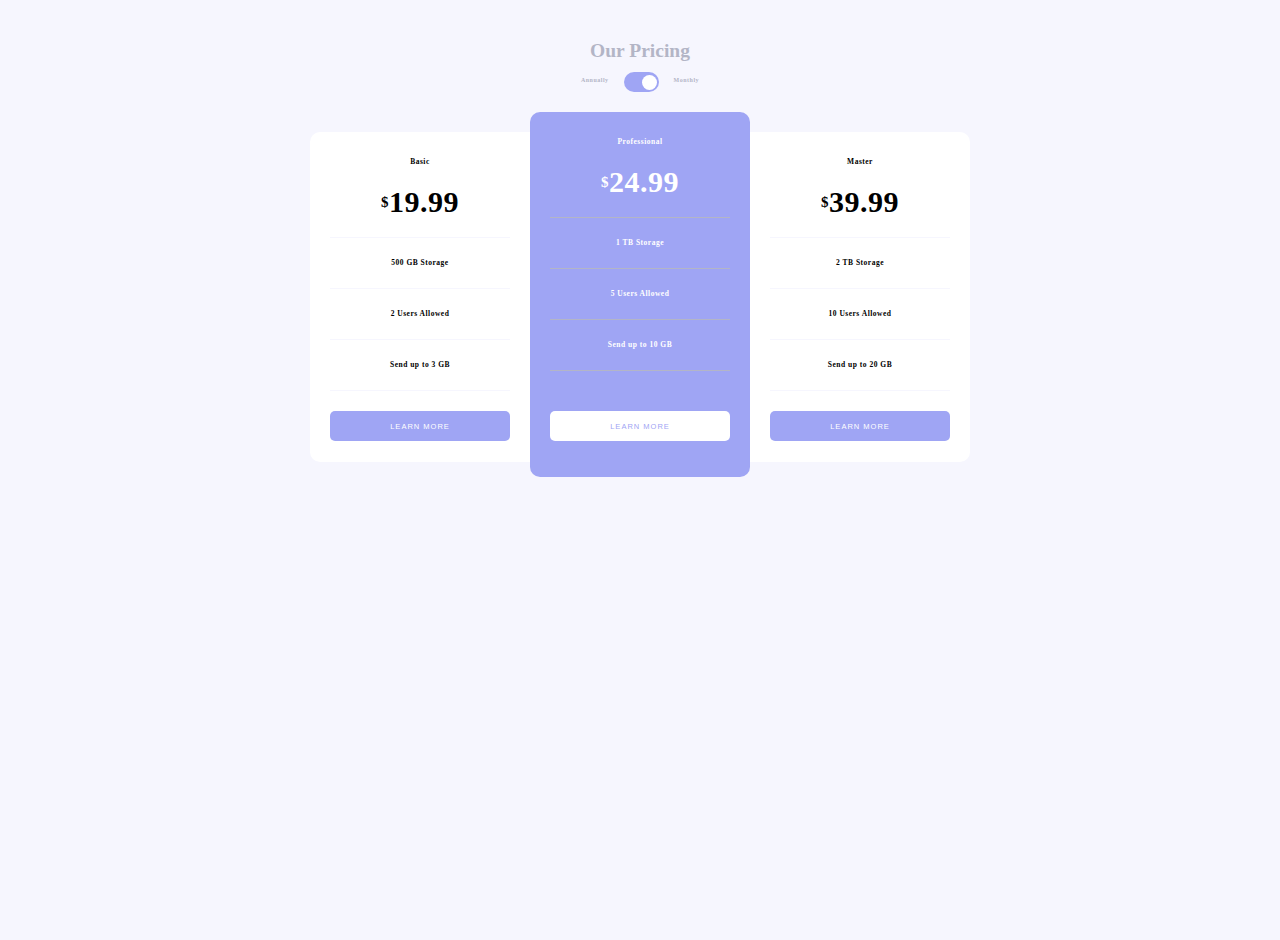
==== Pricing-With-Toogle-Project/index.html @ e371baa9 "Add files via upload" ====
<!DOCTYPE html>
<html lang="en">
<head>
    <meta charset="UTF-8">
    <meta http-equiv="X-UA-Compatible" content="IE=edge">
    <meta name="viewport" content="width=device-width, initial-scale=1.0">
    <link rel="stylesheet" href="style.css">
    <title>Pricing With Toogle</title>
</head>
<body>
    
<!-- The heading and toggle button section -->
    <h1 class="our-pricing">Our Pricing</h1>
     <p class="toggle-btn-paragraph paragraph-text">Annually 
         <label id="toggle-el" class="toggle active">
            <i class="slider round"></i>
         </label>
         Monthly
    </p> 


    <div class="main-container">
<!-- Basic plan div section -->
            <div class="basic plan-height">
            <p>Basic</p>
            <h3 class="amount-figure"><p class="dollar-sign">&dollar;</p>19.99</h3>
            <p class="paragraph-border-top">500 GB Storage</p>
            <p class="paragraph-border-top">2 Users Allowed</p>
            <p class="paragraph-border-top-bottom">Send up to 3 GB</p>
            <button class="btn-width btn-basic">Learn More</button>

        </div>

<!-- Professional plan div section -->
        <div class="professional plan-height">
            <p>Professional</p>
            <h3 class="amount-figure"><p class="dollar-sign">&dollar;</p>24.99</h3>
            <p class="professional-paragraph-border-top">1 TB Storage</p>
            <p class="professional-paragraph-border-top">5 Users Allowed</p>
            <p class="professional-paragraph-border-top-bottom">Send up to 10 GB</p>
            <button class="btn-width btn-professional">Learn More</button>

        </div>

<!-- Master plan div section -->
        <div class="master plan-height">
            <p>Master</p>
            <h3 class="amount-figure"><p class="dollar-sign">&dollar;</p> 39.99</h3>
            <p class="paragraph-border-top">2 TB Storage</p>
            <p class="paragraph-border-top">10 Users Allowed</p>
            <p class="paragraph-border-top-bottom">Send up to 20 GB</p>
            <button class="btn-width btn-master">Learn More</button>

        </div>


    </div>

    
    <script src="./pricing.js"></script>
</body>
</html>
---- Pricing-With-Toogle-Project/style.css ----
*{
    margin: 0;
    padding: 0;
    box-sizing: border-box;
}

html{
    font-size: 15px;
    font-family: 'Montserrat';
    color: black;
}

/* Media view styles starts here */
@media (min-width: 450px) {
    body{
        max-width: 375px;
        min-height: 100vh;
        margin: 0 auto;
        background: hsl(240, 78%, 98%);
        color: black;
        text-align: center;
        font-weight: 700;
    }

    /* The styling of the upper part before the main div starts here */
    /* The start of the styling that controls the paragraph section heading and the toggle button */
    .our-pricing{
        margin-top: 40px;
        margin-bottom: 15px;
        font-size: 1.3rem;
        color: hsl(234, 14%, 74%);
        
    }

    .toggle-btn-paragraph{
        margin-bottom: 40px;
        display: flex;
        justify-content: center;
    }

    .toggle{
        position: relative;
        display: block;
        margin-left: 15px;
        margin-right: 15px;
        margin-top: -5px;
        width: 35px;
        height: 20px;
        padding: 3px;
        border-radius: 15px;
        background: hsl(236, 79%, 79%);
        
    }

    .slider{
        position: absolute;
        display: block;
        width: 15px;
        height: 15px;
        background: white;
        border-radius: 50%;
                 
    }

    #toggle-el.active > .slider{
        left: 18px;
    }
   
    .paragraph-text{
        font-size: 0.4rem;
        letter-spacing: 0.5px;
        color: hsl(234, 14%, 74%);
    }

/* The end of the styling that controls the paragraph section heading and the toggle button */

    /* This style of the main-container */

    .main-container{
        max-width: 350px;
        font-size: 0.5rem;
        letter-spacing: 0.5px;
        margin: 0 auto;
        margin-top: 20px;
        margin-bottom: 20px;
    }

      /* Styling of each Pricing Section Starts here */
    
    .plan-height{ /*These settings are used to style each pricing cards*/
        width: 220px;
        height: 330px;
        margin-left: auto;
        margin-right: auto;
        padding: 10px;
        padding-top: 5px;
        padding-bottom: 5px;
        border-radius: 10px;
        line-height: 50px;
    }

    .amount-figure{ /*This style is used to control the $ and Amount*/
        font-size: 2rem;
        margin-top: -10px;
        margin-bottom: 10px;
        display: flex;
        justify-content: center;
    }

    .dollar-sign{
        font-size: 1rem;
   }

    .paragraph-border-top{
        border-top: 1.5px solid hsl(240, 78%, 98%);
        width: 180px;
        margin-left: auto;
        margin-right: auto;
        
    }

    .professional-paragraph-border-top{
        border-top: 1.5px solid hsl(234, 14%, 74%);
        width: 180px;
        margin-left: auto;
        margin-right: auto;
    }

    .paragraph-border-top-bottom{
        border-top: 1.5px solid hsl(240, 78%, 98%);
        border-bottom: 1.5px solid hsl(240, 78%, 98%);
        width: 180px;
        margin-left: auto;
        margin-right: auto;

    }

    .professional-paragraph-border-top-bottom{
        border-top: 1.5px solid hsl(234, 14%, 74%);
        border-bottom: 1.5px solid hsl(234, 14%, 74%);
        width: 180px;
        margin-left: auto;
        margin-right: auto;
    }

    .btn-width{
        width: 180px;
        height: 30px;
        text-transform: uppercase;
        font-size: 0.5rem;
        letter-spacing: 1px;
        margin-top: 20px;
        border: none;
        border-radius: 5px;
        
    }

    .basic{
        margin-bottom: 20px;
        background: white;
        
    }

    .btn-basic{
        background: hsl(236, 79%, 79%);
        color: white;
    }

    .professional{
        margin-bottom: 20px;
        background: hsl(236, 79%, 79%);
        color: white;
        
    }

    .btn-professional{
        background: white;
        color: hsl(236, 79%, 79%);
    }

    .master{
        background: white;
    }

    .btn-master{
        background: hsl(236, 79%, 79%);
        color: white;

    }

 }


/* Small Tablets Style starts here */
@media all and (min-width: 620px){
    
body{
    max-width: 600px;
    min-height: 100vh;
    margin: 0 auto;
    text-align: center;
    background: hsl(240, 78%, 98%);

    
}

/*The styling of the upper part before the main div starts here*/
.our-pricing{
    margin-top: 40px;
    margin-bottom: 15px;
    font-size: 1.3rem;
    color: hsl(234, 14%, 74%);
}

.toggle-btn-paragraph{
    margin-bottom: 40px;
}

.paragraph-text{
    font-size: 0.4rem;
    letter-spacing: 0.5px;
    color: hsl(234, 14%, 74%);
}

.btn-toggle{
    width: 40px;
    height: 20px;
    border-radius: 10px;
    margin-left: 10px;
    margin-right: 10px;
}

/* This style of the main-container */
.main-container{
    max-width: 95%;
    font-size: 0.5rem;
    letter-spacing: 0.5px;
    margin: 0 auto;
    margin-top: 20px;
    margin-bottom: 20px;
    display: flex;
    justify-content: center;
   
}

/* Styling of each Pricing Section Starts here */
    
.plan-height{ /*These settings are used to style each pricing cards*/
    width: 190px;
    height: 330px;
    padding: 10px;
    padding-top: 5px;
    padding-bottom: 5px;
    line-height: 50px;
    
}


.amount-figure{ /*This style is used to control the $ and Amount*/
    font-size: 2rem;
    margin-top: -10px;
    margin-bottom: 10px;
    display: flex;
    justify-content: center;
}

.dollar-sign{
    font-size: 1rem;
}

.paragraph-border-top{
    border-top: 1.5px solid hsl(240, 78%, 98%);
    width: 150px;
    margin-left: auto;
    margin-right: auto;
    
}

.professional-paragraph-border-top{
    border-top: 1.5px solid hsl(234, 14%, 74%);
    width: 150px;
    margin-left: auto;
    margin-right: auto;
}

.paragraph-border-top-bottom{
    border-top: 1.5px solid hsl(240, 78%, 98%);
    border-bottom: 1.5px solid hsl(240, 78%, 98%);
    width: 150px;
    margin-left: auto;
    margin-right: auto;

}

.professional-paragraph-border-top-bottom{
    border-top: 1.5px solid hsl(234, 14%, 74%);
    border-bottom: 1.5px solid hsl(234, 14%, 74%);
    width: 150px;
    margin-left: auto;
    margin-right: auto;
}

.btn-width{
    width: 150px;
    height: 30px;
    text-transform: uppercase;
    font-size: 0.5rem;
    letter-spacing: 1px;
    margin-top: 20px;
    border: none;
    border-radius: 5px;
    
}

.basic{
    margin-bottom: 20px;
    background: white;
    border-top-right-radius: 0;
    border-bottom-right-radius: 0;
    
    
}

.btn-basic{
    background: hsl(236, 79%, 79%);
    color: white;
}

.professional{
    margin-top: -20px;
    height: 365px;
    margin-bottom: 10px;
    background: hsl(236, 79%, 79%);
    color: white;
    
    
}

.btn-professional{
    background: white;
    color: hsl(236, 79%, 79%);
    margin-top: 40px;
}

.master{
    background: white;
    border-top-left-radius: 0;
    border-bottom-left-radius: 0;
  
}

.btn-master{
    background: hsl(236, 79%, 79%);
    color: white;

}

}
/* Small Tablets Style ends here */

/* Big Tablets Style starts here */
@media all and (min-width: 960px) {
    
body{
    max-width: 900px;
    min-height: 100vh;
    margin: 0 auto;
    text-align: center;
    background: hsl(240, 78%, 98%);

    
}

/*The styling of the upper part before the main div starts here*/
.our-pricing{
    margin-top: 40px;
    margin-bottom: 15px;
    font-size: 1.3rem;
    color: hsl(234, 14%, 74%);
}

.toggle-btn-paragraph{
    margin-bottom: 40px;
}

.paragraph-text{
    font-size: 0.4rem;
    letter-spacing: 0.5px;
    color: hsl(234, 14%, 74%);
}


/* This style of the main-container */
.main-container{
    max-width: 900px;
    font-size: 0.5rem;
    letter-spacing: 0.5px;
    margin: 0 auto;
    margin-top: 20px;
    margin-bottom: 20px;
    display: flex;
    justify-content: center;
    
}

/* Styling of each Pricing Section Starts here */
    
.plan-height{ /*These settings are used to style each pricing cards*/
    width: 220px;
    height: 330px;
    padding: 10px;
    padding-top: 5px;
    padding-bottom: 5px;
    border-radius: 10px;
    line-height: 50px;
    
}


.amount-figure{ /*This style is used to control the $ and Amount*/
    font-size: 2rem;
    margin-top: -10px;
    margin-bottom: 10px;
    display: flex;
    justify-content: center;
}

.dollar-sign{
    font-size: 1rem;
}

.paragraph-border-top{
    border-top: 1.5px solid hsl(240, 78%, 98%);
    width: 180px;
    margin-left: auto;
    margin-right: auto;
    
}

.professional-paragraph-border-top{
    border-top: 1.5px solid hsl(234, 14%, 74%);
    width: 180px;
    margin-left: auto;
    margin-right: auto;
}

.paragraph-border-top-bottom{
    border-top: 1.5px solid hsl(240, 78%, 98%);
    border-bottom: 1.5px solid hsl(240, 78%, 98%);
    width: 180px;
    margin-left: auto;
    margin-right: auto;

}

.professional-paragraph-border-top-bottom{
    border-top: 1.5px solid hsl(234, 14%, 74%);
    border-bottom: 1.5px solid hsl(234, 14%, 74%);
    width: 180px;
    margin-left: auto;
    margin-right: auto;
}

.btn-width{
    width: 180px;
    height: 30px;
    text-transform: uppercase;
    font-size: 0.5rem;
    letter-spacing: 1px;
    margin-top: 20px;
    border: none;
    border-radius: 5px;
    
}

.basic{
    margin-bottom: 20px;
    background: white;
    border-bottom-right-radius: 0;
    border-top-right-radius: 0;
    
    
}

.btn-basic{
    background: hsl(236, 79%, 79%);
    color: white;
}

.professional{
    margin-top: -20px;
    height: 365px;
    margin-bottom: 10px;
    margin-left: -120px;
    margin-right: -120px;
    background: hsl(236, 79%, 79%);
    color: white;
    
}

.btn-professional{
    background: white;
    color: hsl(236, 79%, 79%);
    margin-top: 40px;
}

.master{
    background: white;
    border-bottom-left-radius: 0;
    border-top-left-radius: 0;
    
}

.btn-master{
    background: hsl(236, 79%, 79%);
    color: white;

}

}
/* Big tablet styles end here */

/* Styling of desktop and laptop screens starts here */
@media all and (min-width: 1200px) {

    body{
        max-width: 1440px;
        min-height: 100vh;
        margin: 0 auto;
        text-align: center;
        background: hsl(240, 78%, 98%);
    
        
    }
    
    /*The styling of the upper part before the main div starts here*/
    .our-pricing{
        margin-top: 40px;
        margin-bottom: 15px;
        font-size: 1.3rem;
        color: hsl(234, 14%, 74%);
    }
    
    .toggle-btn-paragraph{
        margin-bottom: 40px;
    }
    
    .paragraph-text{
        font-size: 0.4rem;
        letter-spacing: 0.5px;
        color: hsl(234, 14%, 74%);
    }
    
    .btn-toggle{
        width: 40px;
        height: 20px;
        border-radius: 10px;
        margin-left: 10px;
        margin-right: 10px;
    }
    
    /* This style of the main-container */
    .main-container{
        max-width: 900px;
        font-size: 0.5rem;
        letter-spacing: 0.5px;
        margin: 0 auto;
        margin-top: 20px;
        margin-bottom: 20px;
        display: flex;
        justify-content: center;
        
    }
    
    /* Styling of each Pricing Section Starts here */
        
    .plan-height{ /*These settings are used to style each pricing cards*/
        width: 220px;
        height: 330px;
        padding: 10px;
        padding-top: 5px;
        padding-bottom: 5px;
        border-radius: 10px;
        line-height: 50px;
        
    }
    
    .amount-figure{ /*This style is used to control the $ and Amount*/
        font-size: 2rem;
        margin-top: -10px;
        margin-bottom: 10px;
        display: flex;
        justify-content: center;
    }
    
    .dollar-sign{
        font-size: 1rem;
    }
    
    .paragraph-border-top{
        border-top: 1.5px solid hsl(240, 78%, 98%);
        width: 180px;
        margin-left: auto;
        margin-right: auto;
        
    }
    
    .professional-paragraph-border-top{
        border-top: 1.5px solid hsl(234, 14%, 74%);
        width: 180px;
        margin-left: auto;
        margin-right: auto;
    }
    
    .paragraph-border-top-bottom{
        border-top: 1.5px solid hsl(240, 78%, 98%);
        border-bottom: 1.5px solid hsl(240, 78%, 98%);
        width: 180px;
        margin-left: auto;
        margin-right: auto;
    
    }
    
    .professional-paragraph-border-top-bottom{
        border-top: 1.5px solid hsl(234, 14%, 74%);
        border-bottom: 1.5px solid hsl(234, 14%, 74%);
        width: 180px;
        margin-left: auto;
        margin-right: auto;
    }
    
    .btn-width{
        width: 180px;
        height: 30px;
        text-transform: uppercase;
        font-size: 0.5rem;
        letter-spacing: 1px;
        margin-top: 20px;
        border: none;
        border-radius: 5px;
        
    }
    
    .basic{
        margin-bottom: 20px;
        background: white;
        border-bottom-right-radius: 0;
        border-top-right-radius: 0;
        
        
    }
    
    .btn-basic{
        background: hsl(236, 79%, 79%);
        color: white;
    }
    
    .professional{
        margin-top: -20px;
        height: 365px;
        margin-bottom: 10px;
        margin-left: -120px;
        margin-right: -120px;
        background: hsl(236, 79%, 79%);
        color: white;
        
    }
    
    .btn-professional{
        background: white;
        color: hsl(236, 79%, 79%);
        margin-top: 40px;
    }
    
    .master{
        background: white;
        border-bottom-left-radius: 0;
        border-top-left-radius: 0;
        
        
    }
    
    .btn-master{
        background: hsl(236, 79%, 79%);
        color: white;
    
    }
    





}
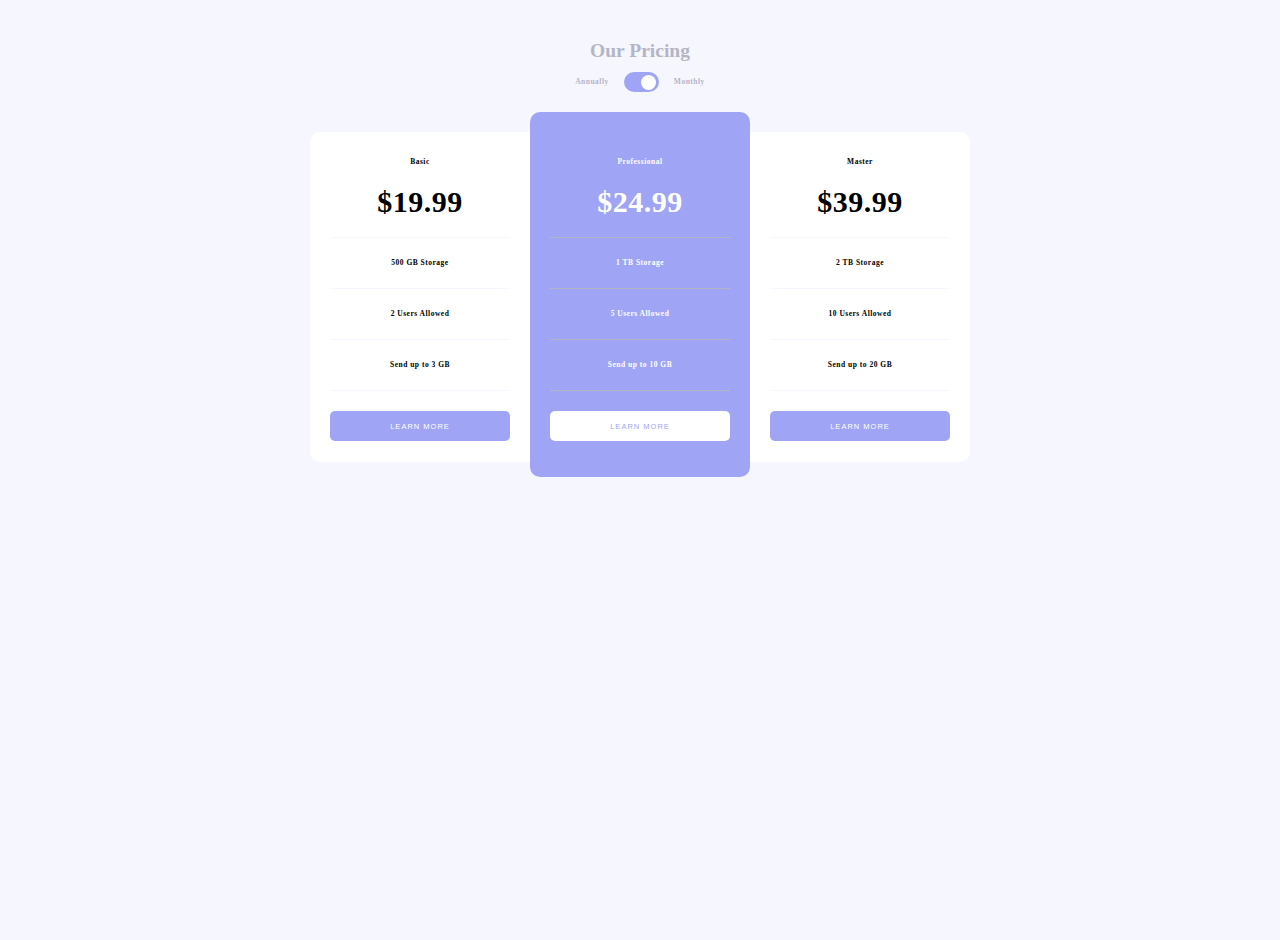
==== commit 97777ca4: "Add files via upload" ====
--- a/Pricing-With-Toogle-Project/index.html
+++ b/Pricing-With-Toogle-Project/index.html
@@ -10,20 +10,22 @@
 <body>
     
 <!-- The heading and toggle button section -->
-    <h1 class="our-pricing">Our Pricing</h1>
-     <p class="toggle-btn-paragraph paragraph-text">Annually 
+    <div class="our-pricing-div">
+        <h1 class="our-pricing">Our Pricing</h1>
+        <p class="toggle-btn-paragraph paragraph-text">Annually 
          <label id="toggle-el" class="toggle active">
             <i class="slider round"></i>
          </label>
          Monthly
     </p> 
 
+    </div>
 
     <div class="main-container">
 <!-- Basic plan div section -->
             <div class="basic plan-height">
             <p>Basic</p>
-            <h3 class="amount-figure"><p class="dollar-sign">&dollar;</p>19.99</h3>
+            <h3 id="amount-el" class="amount-figure bas-monthly"><p class="dollar-sign">&dollar;</p></h3>
             <p class="paragraph-border-top">500 GB Storage</p>
             <p class="paragraph-border-top">2 Users Allowed</p>
             <p class="paragraph-border-top-bottom">Send up to 3 GB</p>
@@ -33,8 +35,8 @@
 
 <!-- Professional plan div section -->
         <div class="professional plan-height">
-            <p>Professional</p>
-            <h3 class="amount-figure"><p class="dollar-sign">&dollar;</p>24.99</h3>
+            <p class="pro-margin-top">Professional</p>
+            <h3 class="amount-figure pro-monthly"><p class="dollar-sign">&dollar;</p></h3>
             <p class="professional-paragraph-border-top">1 TB Storage</p>
             <p class="professional-paragraph-border-top">5 Users Allowed</p>
             <p class="professional-paragraph-border-top-bottom">Send up to 10 GB</p>
@@ -45,7 +47,7 @@
 <!-- Master plan div section -->
         <div class="master plan-height">
             <p>Master</p>
-            <h3 class="amount-figure"><p class="dollar-sign">&dollar;</p> 39.99</h3>
+            <h3 class="amount-figure mas-monthly"><p class="dollar-sign">&dollar;</p> </h3>
             <p class="paragraph-border-top">2 TB Storage</p>
             <p class="paragraph-border-top">10 Users Allowed</p>
             <p class="paragraph-border-top-bottom">Send up to 20 GB</p>
--- a/Pricing-With-Toogle-Project/style.css
+++ b/Pricing-With-Toogle-Project/style.css
@@ -10,8 +10,212 @@
     color: black;
 }
 
+
+body{
+    max-width: 1440px;
+    min-height: 100vh;
+    margin: 0 auto;
+    text-align: center;
+    background: hsl(240, 78%, 98%);
+            
+}
+
+
+/* The start of the styling that controls the paragraph section heading and the toggle button */
+/* This styles our pricing div toggle section */
+.our-pricing-div{
+    width: 900px;
+    margin: 20px auto;
+        
+}
+
+.our-pricing{
+    margin-top: 40px;
+    margin-bottom: 15px;
+    font-size: 1.3rem;
+    color: hsl(234, 14%, 74%);
+    
+}
+
+.toggle-btn-paragraph{
+    margin-bottom: 40px;
+    display: flex;
+    justify-content: center;
+}
+
+.toggle{
+    position: relative;
+    display: block;
+    margin-left: 15px;
+    margin-right: 15px;
+    margin-top: -5px;
+    width: 35px;
+    height: 20px;
+    padding: 3px;
+    border-radius: 15px;
+    background: hsl(236, 79%, 79%);
+        
+}
+
+.slider{
+    position: absolute;
+    display: block;
+    width: 15px;
+    height: 15px;
+    background: white;
+    border-radius: 50%;
+                 
+}
+
+#toggle-el.active > .slider{
+    left: 17px;
+    right: 2px;
+}
+   
+.paragraph-text{
+    font-size: 0.5rem;
+    font-weight: 700;
+    letter-spacing: 0.5px;
+    color: hsl(234, 14%, 74%);
+}
+
+/* The end of the styling that controls the paragraph section heading and the toggle button */
+
+       
+/* This style of the main-container */
+.main-container{
+    width: 900px;
+    font-size: 0.5rem;
+    font-weight: 700;
+    letter-spacing: 0.5px;
+    margin: 0 auto;
+    margin-top: 20px;
+    margin-bottom: 20px;
+    display: flex;
+    justify-content: space-evenly;
+        
+}
+    
+/* Styling of each Pricing Section Starts here */
+        
+.plan-height{ /*These settings are used to style each pricing cards*/
+    width: 220px;
+    height: 330px;
+    padding: 10px;
+    padding-top: 5px;
+    padding-bottom: 5px;
+    border-radius: 10px;
+    line-height: 50px;
+        
+}
+    
+.amount-figure{ /*This style is used to control the $ and Amount*/
+    font-size: 2rem;
+    margin-top: -10px;
+    margin-bottom: 10px;
+    display: flex;
+    justify-content: center;
+}
+    
+    
+.paragraph-border-top{
+    border-top: 1.5px solid hsl(240, 78%, 98%);
+    width: 180px;
+    margin-left: auto;
+    margin-right: auto;
+        
+}
+    
+.professional-paragraph-border-top{
+    border-top: 1.5px solid hsl(234, 14%, 74%);
+    width: 180px;
+    margin-left: auto;
+    margin-right: auto;
+}
+    
+.paragraph-border-top-bottom{
+    border-top: 1.5px solid hsl(240, 78%, 98%);
+    border-bottom: 1.5px solid hsl(240, 78%, 98%);
+    width: 180px;
+    margin-left: auto;
+    margin-right: auto;
+    
+}
+    
+.professional-paragraph-border-top-bottom{
+        border-top: 1.5px solid hsl(234, 14%, 74%);
+        border-bottom: 1.5px solid hsl(234, 14%, 74%);
+        width: 180px;
+        margin-left: auto;
+        margin-right: auto;
+    }
+    
+    .btn-width{
+        width: 180px;
+        height: 30px;
+        text-transform: uppercase;
+        font-size: 0.5rem;
+        letter-spacing: 1px;
+        margin-top: 20px;
+        border: none;
+        border-radius: 5px;
+        
+    }
+    
+    .basic{
+        margin-bottom: 20px;
+        background: white;
+        border-bottom-right-radius: 0;
+        border-top-right-radius: 0;
+        
+        
+    }
+    
+    .btn-basic{
+        background: hsl(236, 79%, 79%);
+        color: white;
+    }
+    
+    .professional{
+        margin-top: -20px;
+        height: 365px;
+        margin-bottom: 10px;
+        margin-left: -120px;
+        margin-right: -120px;
+        background: hsl(236, 79%, 79%);
+        color: white;
+        
+    }
+
+    .pro-margin-top{
+        margin-top: 20px;
+    }
+    
+    .btn-professional{
+        background: white;
+        color: hsl(236, 79%, 79%);
+        margin-top: 20px;
+    }
+    
+    .master{
+        background: white;
+        border-bottom-left-radius: 0;
+        border-top-left-radius: 0;
+        
+        
+    }
+    
+    .btn-master{
+        background: hsl(236, 79%, 79%);
+        color: white;
+    
+    }
+    
+
+
+
 /* Media view styles starts here */
-@media (min-width: 450px) {
+@media (max-width: 550px) {
     body{
         max-width: 375px;
         min-height: 100vh;
@@ -21,63 +225,20 @@
         text-align: center;
         font-weight: 700;
     }
-
-    /* The styling of the upper part before the main div starts here */
-    /* The start of the styling that controls the paragraph section heading and the toggle button */
-    .our-pricing{
-        margin-top: 40px;
-        margin-bottom: 15px;
-        font-size: 1.3rem;
-        color: hsl(234, 14%, 74%);
-        
-    }
-
-    .toggle-btn-paragraph{
-        margin-bottom: 40px;
-        display: flex;
-        justify-content: center;
-    }
-
-    .toggle{
-        position: relative;
-        display: block;
-        margin-left: 15px;
-        margin-right: 15px;
-        margin-top: -5px;
-        width: 35px;
-        height: 20px;
-        padding: 3px;
-        border-radius: 15px;
-        background: hsl(236, 79%, 79%);
-        
-    }
-
-    .slider{
-        position: absolute;
-        display: block;
-        width: 15px;
-        height: 15px;
-        background: white;
-        border-radius: 50%;
-                 
-    }
-
-    #toggle-el.active > .slider{
-        left: 18px;
-    }
-   
-    .paragraph-text{
-        font-size: 0.4rem;
-        letter-spacing: 0.5px;
-        color: hsl(234, 14%, 74%);
-    }
-
-/* The end of the styling that controls the paragraph section heading and the toggle button */
+    /* This styles our pricing div toggle section */
+    .our-pricing-div{
+        width: 350px;
+        margin: 20px auto;
+        margin-bottom: -15px;
+            
+    }
 
     /* This style of the main-container */
 
     .main-container{
         max-width: 350px;
+        display: flex;
+        flex-direction: column;
         font-size: 0.5rem;
         letter-spacing: 0.5px;
         margin: 0 auto;
@@ -156,9 +317,9 @@
     }
 
     .basic{
-        margin-bottom: 20px;
-        background: white;
-        
+        margin-bottom: 40px;
+        background: white;
+                
     }
 
     .btn-basic{
@@ -173,6 +334,11 @@
         
     }
 
+    
+    .pro-margin-top{
+        margin-top: 2px;
+    }
+
     .btn-professional{
         background: white;
         color: hsl(236, 79%, 79%);
@@ -191,505 +357,6 @@
  }
 
 
-/* Small Tablets Style starts here */
-@media all and (min-width: 620px){
-    
-body{
-    max-width: 600px;
-    min-height: 100vh;
-    margin: 0 auto;
-    text-align: center;
-    background: hsl(240, 78%, 98%);
-
-    
-}
-
-/*The styling of the upper part before the main div starts here*/
-.our-pricing{
-    margin-top: 40px;
-    margin-bottom: 15px;
-    font-size: 1.3rem;
-    color: hsl(234, 14%, 74%);
-}
-
-.toggle-btn-paragraph{
-    margin-bottom: 40px;
-}
-
-.paragraph-text{
-    font-size: 0.4rem;
-    letter-spacing: 0.5px;
-    color: hsl(234, 14%, 74%);
-}
-
-.btn-toggle{
-    width: 40px;
-    height: 20px;
-    border-radius: 10px;
-    margin-left: 10px;
-    margin-right: 10px;
-}
-
-/* This style of the main-container */
-.main-container{
-    max-width: 95%;
-    font-size: 0.5rem;
-    letter-spacing: 0.5px;
-    margin: 0 auto;
-    margin-top: 20px;
-    margin-bottom: 20px;
-    display: flex;
-    justify-content: center;
-   
-}
-
-/* Styling of each Pricing Section Starts here */
-    
-.plan-height{ /*These settings are used to style each pricing cards*/
-    width: 190px;
-    height: 330px;
-    padding: 10px;
-    padding-top: 5px;
-    padding-bottom: 5px;
-    line-height: 50px;
-    
-}
-
-
-.amount-figure{ /*This style is used to control the $ and Amount*/
-    font-size: 2rem;
-    margin-top: -10px;
-    margin-bottom: 10px;
-    display: flex;
-    justify-content: center;
-}
-
-.dollar-sign{
-    font-size: 1rem;
-}
-
-.paragraph-border-top{
-    border-top: 1.5px solid hsl(240, 78%, 98%);
-    width: 150px;
-    margin-left: auto;
-    margin-right: auto;
-    
-}
-
-.professional-paragraph-border-top{
-    border-top: 1.5px solid hsl(234, 14%, 74%);
-    width: 150px;
-    margin-left: auto;
-    margin-right: auto;
-}
-
-.paragraph-border-top-bottom{
-    border-top: 1.5px solid hsl(240, 78%, 98%);
-    border-bottom: 1.5px solid hsl(240, 78%, 98%);
-    width: 150px;
-    margin-left: auto;
-    margin-right: auto;
-
-}
-
-.professional-paragraph-border-top-bottom{
-    border-top: 1.5px solid hsl(234, 14%, 74%);
-    border-bottom: 1.5px solid hsl(234, 14%, 74%);
-    width: 150px;
-    margin-left: auto;
-    margin-right: auto;
-}
-
-.btn-width{
-    width: 150px;
-    height: 30px;
-    text-transform: uppercase;
-    font-size: 0.5rem;
-    letter-spacing: 1px;
-    margin-top: 20px;
-    border: none;
-    border-radius: 5px;
-    
-}
-
-.basic{
-    margin-bottom: 20px;
-    background: white;
-    border-top-right-radius: 0;
-    border-bottom-right-radius: 0;
-    
-    
-}
-
-.btn-basic{
-    background: hsl(236, 79%, 79%);
-    color: white;
-}
-
-.professional{
-    margin-top: -20px;
-    height: 365px;
-    margin-bottom: 10px;
-    background: hsl(236, 79%, 79%);
-    color: white;
-    
-    
-}
-
-.btn-professional{
-    background: white;
-    color: hsl(236, 79%, 79%);
-    margin-top: 40px;
-}
-
-.master{
-    background: white;
-    border-top-left-radius: 0;
-    border-bottom-left-radius: 0;
-  
-}
-
-.btn-master{
-    background: hsl(236, 79%, 79%);
-    color: white;
-
-}
-
-}
-/* Small Tablets Style ends here */
-
-/* Big Tablets Style starts here */
-@media all and (min-width: 960px) {
-    
-body{
-    max-width: 900px;
-    min-height: 100vh;
-    margin: 0 auto;
-    text-align: center;
-    background: hsl(240, 78%, 98%);
-
-    
-}
-
-/*The styling of the upper part before the main div starts here*/
-.our-pricing{
-    margin-top: 40px;
-    margin-bottom: 15px;
-    font-size: 1.3rem;
-    color: hsl(234, 14%, 74%);
-}
-
-.toggle-btn-paragraph{
-    margin-bottom: 40px;
-}
-
-.paragraph-text{
-    font-size: 0.4rem;
-    letter-spacing: 0.5px;
-    color: hsl(234, 14%, 74%);
-}
-
-
-/* This style of the main-container */
-.main-container{
-    max-width: 900px;
-    font-size: 0.5rem;
-    letter-spacing: 0.5px;
-    margin: 0 auto;
-    margin-top: 20px;
-    margin-bottom: 20px;
-    display: flex;
-    justify-content: center;
-    
-}
-
-/* Styling of each Pricing Section Starts here */
-    
-.plan-height{ /*These settings are used to style each pricing cards*/
-    width: 220px;
-    height: 330px;
-    padding: 10px;
-    padding-top: 5px;
-    padding-bottom: 5px;
-    border-radius: 10px;
-    line-height: 50px;
-    
-}
-
-
-.amount-figure{ /*This style is used to control the $ and Amount*/
-    font-size: 2rem;
-    margin-top: -10px;
-    margin-bottom: 10px;
-    display: flex;
-    justify-content: center;
-}
-
-.dollar-sign{
-    font-size: 1rem;
-}
-
-.paragraph-border-top{
-    border-top: 1.5px solid hsl(240, 78%, 98%);
-    width: 180px;
-    margin-left: auto;
-    margin-right: auto;
-    
-}
-
-.professional-paragraph-border-top{
-    border-top: 1.5px solid hsl(234, 14%, 74%);
-    width: 180px;
-    margin-left: auto;
-    margin-right: auto;
-}
-
-.paragraph-border-top-bottom{
-    border-top: 1.5px solid hsl(240, 78%, 98%);
-    border-bottom: 1.5px solid hsl(240, 78%, 98%);
-    width: 180px;
-    margin-left: auto;
-    margin-right: auto;
-
-}
-
-.professional-paragraph-border-top-bottom{
-    border-top: 1.5px solid hsl(234, 14%, 74%);
-    border-bottom: 1.5px solid hsl(234, 14%, 74%);
-    width: 180px;
-    margin-left: auto;
-    margin-right: auto;
-}
-
-.btn-width{
-    width: 180px;
-    height: 30px;
-    text-transform: uppercase;
-    font-size: 0.5rem;
-    letter-spacing: 1px;
-    margin-top: 20px;
-    border: none;
-    border-radius: 5px;
-    
-}
-
-.basic{
-    margin-bottom: 20px;
-    background: white;
-    border-bottom-right-radius: 0;
-    border-top-right-radius: 0;
-    
-    
-}
-
-.btn-basic{
-    background: hsl(236, 79%, 79%);
-    color: white;
-}
-
-.professional{
-    margin-top: -20px;
-    height: 365px;
-    margin-bottom: 10px;
-    margin-left: -120px;
-    margin-right: -120px;
-    background: hsl(236, 79%, 79%);
-    color: white;
-    
-}
-
-.btn-professional{
-    background: white;
-    color: hsl(236, 79%, 79%);
-    margin-top: 40px;
-}
-
-.master{
-    background: white;
-    border-bottom-left-radius: 0;
-    border-top-left-radius: 0;
-    
-}
-
-.btn-master{
-    background: hsl(236, 79%, 79%);
-    color: white;
-
-}
-
-}
-/* Big tablet styles end here */
-
-/* Styling of desktop and laptop screens starts here */
-@media all and (min-width: 1200px) {
-
-    body{
-        max-width: 1440px;
-        min-height: 100vh;
-        margin: 0 auto;
-        text-align: center;
-        background: hsl(240, 78%, 98%);
-    
-        
-    }
-    
-    /*The styling of the upper part before the main div starts here*/
-    .our-pricing{
-        margin-top: 40px;
-        margin-bottom: 15px;
-        font-size: 1.3rem;
-        color: hsl(234, 14%, 74%);
-    }
-    
-    .toggle-btn-paragraph{
-        margin-bottom: 40px;
-    }
-    
-    .paragraph-text{
-        font-size: 0.4rem;
-        letter-spacing: 0.5px;
-        color: hsl(234, 14%, 74%);
-    }
-    
-    .btn-toggle{
-        width: 40px;
-        height: 20px;
-        border-radius: 10px;
-        margin-left: 10px;
-        margin-right: 10px;
-    }
-    
-    /* This style of the main-container */
-    .main-container{
-        max-width: 900px;
-        font-size: 0.5rem;
-        letter-spacing: 0.5px;
-        margin: 0 auto;
-        margin-top: 20px;
-        margin-bottom: 20px;
-        display: flex;
-        justify-content: center;
-        
-    }
-    
-    /* Styling of each Pricing Section Starts here */
-        
-    .plan-height{ /*These settings are used to style each pricing cards*/
-        width: 220px;
-        height: 330px;
-        padding: 10px;
-        padding-top: 5px;
-        padding-bottom: 5px;
-        border-radius: 10px;
-        line-height: 50px;
-        
-    }
-    
-    .amount-figure{ /*This style is used to control the $ and Amount*/
-        font-size: 2rem;
-        margin-top: -10px;
-        margin-bottom: 10px;
-        display: flex;
-        justify-content: center;
-    }
-    
-    .dollar-sign{
-        font-size: 1rem;
-    }
-    
-    .paragraph-border-top{
-        border-top: 1.5px solid hsl(240, 78%, 98%);
-        width: 180px;
-        margin-left: auto;
-        margin-right: auto;
-        
-    }
-    
-    .professional-paragraph-border-top{
-        border-top: 1.5px solid hsl(234, 14%, 74%);
-        width: 180px;
-        margin-left: auto;
-        margin-right: auto;
-    }
-    
-    .paragraph-border-top-bottom{
-        border-top: 1.5px solid hsl(240, 78%, 98%);
-        border-bottom: 1.5px solid hsl(240, 78%, 98%);
-        width: 180px;
-        margin-left: auto;
-        margin-right: auto;
-    
-    }
-    
-    .professional-paragraph-border-top-bottom{
-        border-top: 1.5px solid hsl(234, 14%, 74%);
-        border-bottom: 1.5px solid hsl(234, 14%, 74%);
-        width: 180px;
-        margin-left: auto;
-        margin-right: auto;
-    }
-    
-    .btn-width{
-        width: 180px;
-        height: 30px;
-        text-transform: uppercase;
-        font-size: 0.5rem;
-        letter-spacing: 1px;
-        margin-top: 20px;
-        border: none;
-        border-radius: 5px;
-        
-    }
-    
-    .basic{
-        margin-bottom: 20px;
-        background: white;
-        border-bottom-right-radius: 0;
-        border-top-right-radius: 0;
-        
-        
-    }
-    
-    .btn-basic{
-        background: hsl(236, 79%, 79%);
-        color: white;
-    }
-    
-    .professional{
-        margin-top: -20px;
-        height: 365px;
-        margin-bottom: 10px;
-        margin-left: -120px;
-        margin-right: -120px;
-        background: hsl(236, 79%, 79%);
-        color: white;
-        
-    }
-    
-    .btn-professional{
-        background: white;
-        color: hsl(236, 79%, 79%);
-        margin-top: 40px;
-    }
-    
-    .master{
-        background: white;
-        border-bottom-left-radius: 0;
-        border-top-left-radius: 0;
-        
-        
-    }
-    
-    .btn-master{
-        background: hsl(236, 79%, 79%);
-        color: white;
-    
-    }
-    
-
-
-
-
-
-}
-
+
+
+
